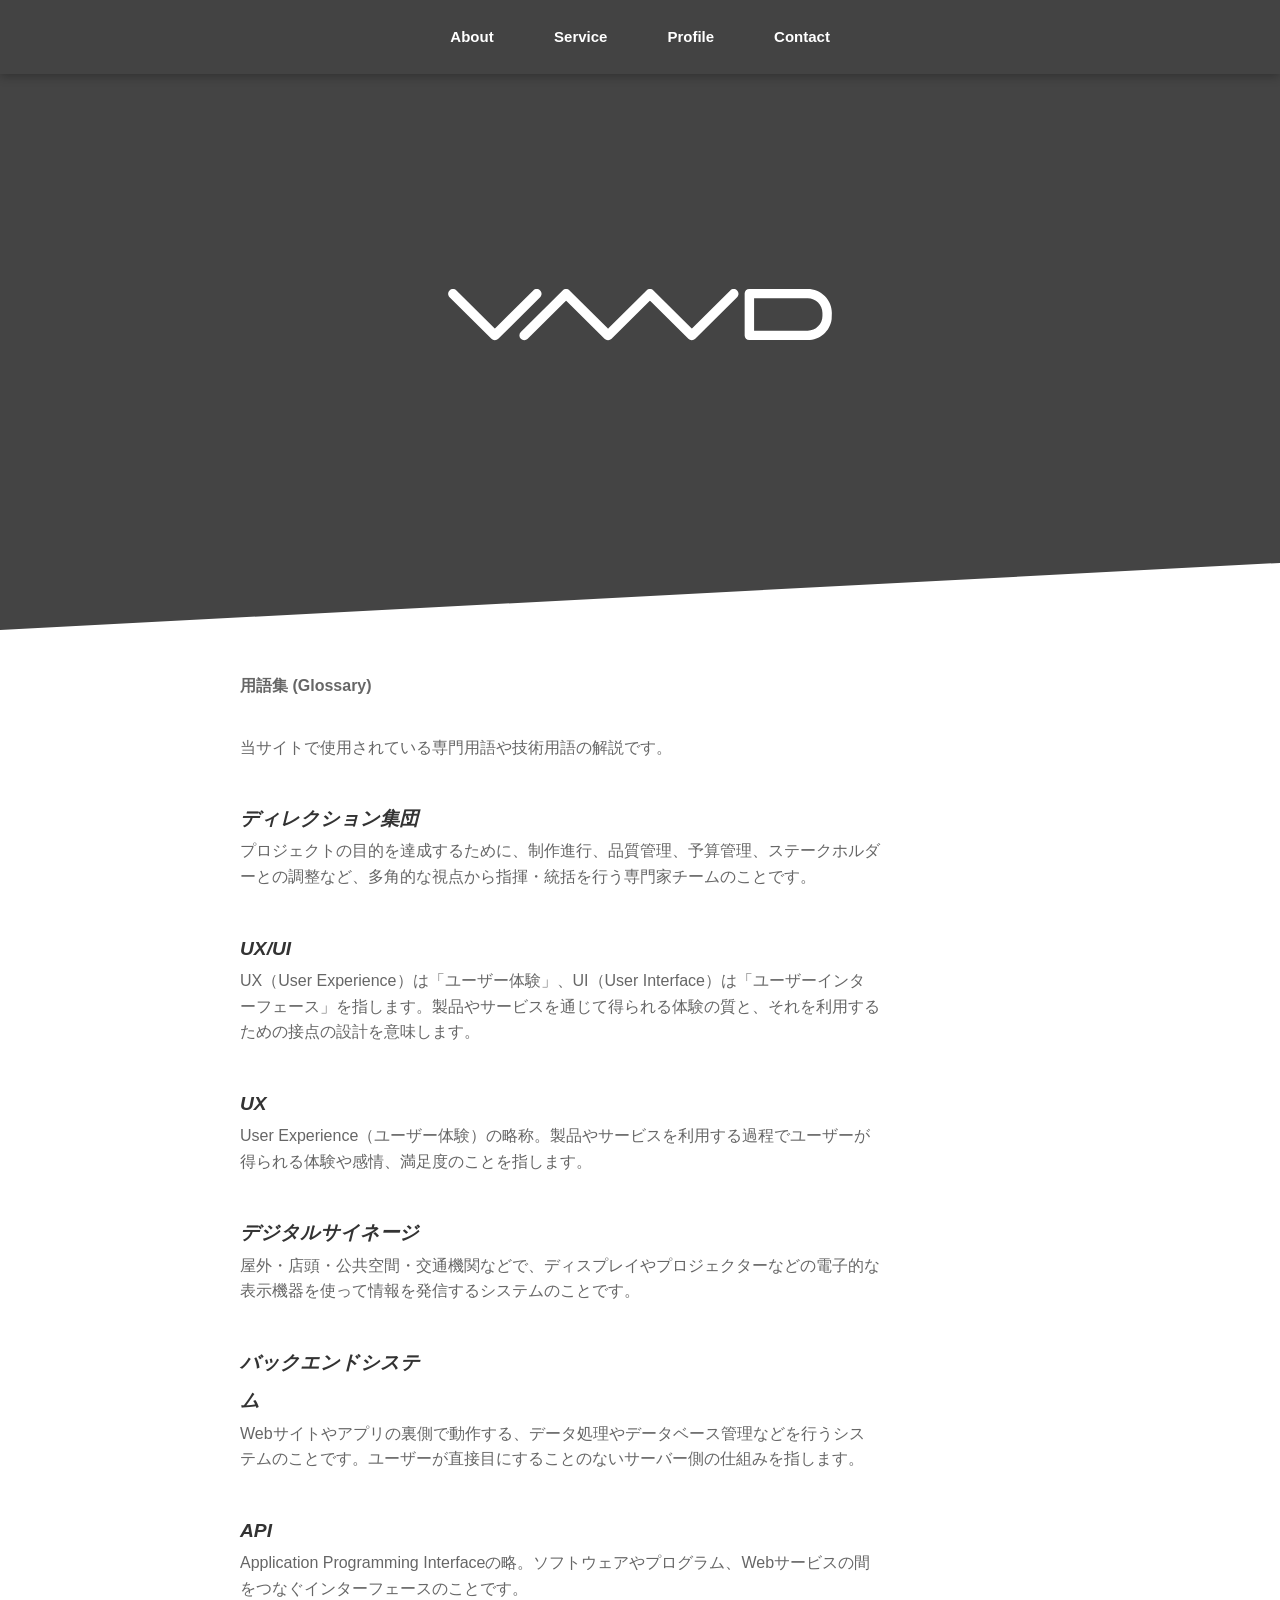
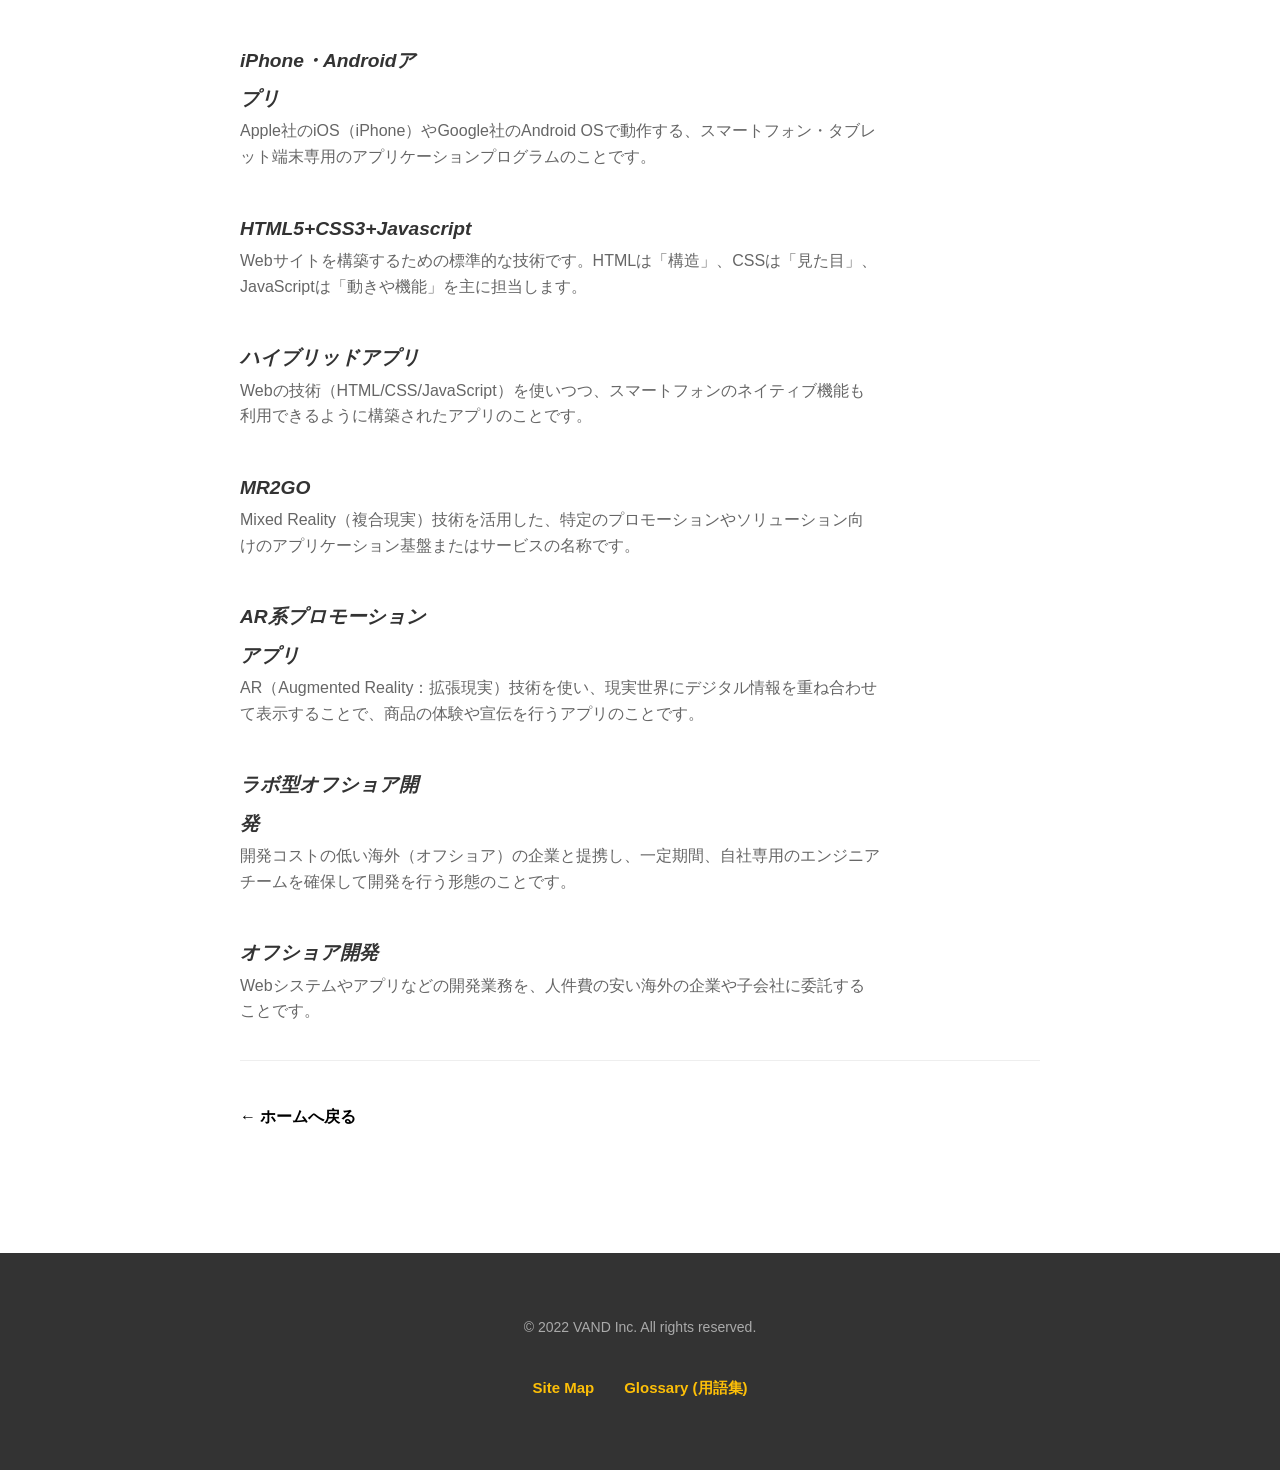
==== glossary.html @ b5e6578a "fix: 3.1.3-notice-page level" ====
<!doctype html>
<html lang="ja">
<head>
<meta charset="utf-8">
<meta http-equiv="X-UA-Compatible" content="IE=edge,chrome=1">
<meta name="viewport" content="width=device-width, initial-scale=1.0">
<title>Glossary - 株式会社ヴァンド ( VAND Inc. )</title>
<link href="https://fonts.googleapis.com/css2?family=DM+Sans:wght@700&display=swap" rel="stylesheet">
<link href="assets/css/shared.css" rel="stylesheet" type="text/css">
<link href="assets/css/common.css?3" rel="stylesheet" type="text/css">
<style>
  main { padding: 40px 20px; max-width: 800px; margin: 0 auto; }
  h1 { margin-bottom: 30px; }
  dt { font-weight: bold; font-size: 1.2rem; margin-top: 20px; color: #333; }
  dd { margin-left: 0; margin-bottom: 20px; line-height: 1.6; }
  .back-link { display: inline-block; margin-top: 40px; text-decoration: none; color: #000; font-weight: bold; }
</style>
</head>
<body>
<header role="banner">
  <h1>VAND</h1>
  <nav aria-label="Main Navigation">
    <ul>
      <li><a href="index.html#about">About</a></li>
      <li><a href="index.html#Servise">Service</a></li>
      <li><a href="index.html#Profile">Profile</a></li>
      <li><a href="index.html#Contact">Contact</a></li>
    </ul>
  </nav>
</header>

<main id="main">
  <h1>用語集 (Glossary)</h1>
  <p>当サイトで使用されている専門用語や技術用語の解説です。</p>

  <dl>
    <dt id="direction"><dfn>ディレクション集団</dfn></dt>
    <dd>プロジェクトの目的を達成するために、制作進行、品質管理、予算管理、ステークホルダーとの調整など、多角的な視点から指揮・統括を行う専門家チームのことです。</dd>

    <dt id="ux-ui"><dfn>UX/UI</dfn></dt>
    <dd>UX（User Experience）は「ユーザー体験」、UI（User Interface）は「ユーザーインターフェース」を指します。製品やサービスを通じて得られる体験の質と、それを利用するための接点の設計を意味します。</dd>

    <dt id="ux"><dfn>UX</dfn></dt>
    <dd>User Experience（ユーザー体験）の略称。製品やサービスを利用する過程でユーザーが得られる体験や感情、満足度のことを指します。</dd>

    <dt id="digital-signage"><dfn>デジタルサイネージ</dfn></dt>
    <dd>屋外・店頭・公共空間・交通機関などで、ディスプレイやプロジェクターなどの電子的な表示機器を使って情報を発信するシステムのことです。</dd>

    <dt id="backend"><dfn>バックエンドシステム</dfn></dt>
    <dd>Webサイトやアプリの裏側で動作する、データ処理やデータベース管理などを行うシステムのことです。ユーザーが直接目にすることのないサーバー側の仕組みを指します。</dd>

    <dt id="api"><dfn>API</dfn></dt>
    <dd>Application Programming Interfaceの略。ソフトウェアやプログラム、Webサービスの間をつなぐインターフェースのことです。</dd>

    <dt id="apps"><dfn>iPhone・Androidアプリ</dfn></dt>
    <dd>Apple社のiOS（iPhone）やGoogle社のAndroid OSで動作する、スマートフォン・タブレット端末専用のアプリケーションプログラムのことです。</dd>

    <dt id="web-tech"><dfn>HTML5+CSS3+Javascript</dfn></dt>
    <dd>Webサイトを構築するための標準的な技術です。HTMLは「構造」、CSSは「見た目」、JavaScriptは「動きや機能」を主に担当します。</dd>

    <dt id="hybrid-app"><dfn>ハイブリッドアプリ</dfn></dt>
    <dd>Webの技術（HTML/CSS/JavaScript）を使いつつ、スマートフォンのネイティブ機能も利用できるように構築されたアプリのことです。</dd>

    <dt id="mr2go"><dfn>MR2GO</dfn></dt>
    <dd>Mixed Reality（複合現実）技術を活用した、特定のプロモーションやソリューション向けのアプリケーション基盤またはサービスの名称です。</dd>

    <dt id="ar"><dfn>AR系プロモーションアプリ</dfn></dt>
    <dd>AR（Augmented Reality：拡張現実）技術を使い、現実世界にデジタル情報を重ね合わせて表示することで、商品の体験や宣伝を行うアプリのことです。</dd>

    <dt id="offshore-lab"><dfn>ラボ型オフショア開発</dfn></dt>
    <dd>開発コストの低い海外（オフショア）の企業と提携し、一定期間、自社専用のエンジニアチームを確保して開発を行う形態のことです。</dd>

    <dt id="offshore"><dfn>オフショア開発</dfn></dt>
    <dd>Webシステムやアプリなどの開発業務を、人件費の安い海外の企業や子会社に委託することです。</dd>
  </dl>

  <a href="index.html" class="back-link">← ホームへ戻る</a>
</main>

<footer role="contentinfo">
  <div class="footer-inner">
    <p lang="en">&copy; 2022 VAND Inc. All rights reserved.</p>
    <nav aria-label="Footer Navigation">
      <ul>
        <li><a href="sitemap.html" lang="en">Site Map</a></li>
        <li><a href="glossary.html">Glossary (用語集)</a></li>
      </ul>
    </nav>
  </div>
</footer>
</body>
</html>
---- assets/css/shared.css ----
/* 
html5doctor.com Reset Stylesheet
v1.6.1
Last Updated: 2010-09-17
Author: Richard Clark - http://richclarkdesign.com 
Twitter: @rich_clark
*/

html, body, div, span, object, iframe,
h1, h2, h3, h4, h5, h6, p, blockquote, pre,
abbr, address, cite, code,
del, dfn, em, img, ins, kbd, q, samp,
small, strong, sub, sup, var,
b, i,
dl, dt, dd, ol, ul, li,
fieldset, form, label, legend,
table, caption, tbody, tfoot, thead, tr, th, td,
article, aside, canvas, details, figcaption, figure, 
footer, header, hgroup, menu, nav, section, summary,
time, mark, audio, video {
    margin:0;
    padding:0;
    border:0;
    outline:0;
    font-size:100%;
    vertical-align:baseline;
    background:transparent;
}

body {
    line-height:1;
}

article,aside,details,figcaption,figure,
footer,header,hgroup,menu,nav,section { 
	display:block;
}

ul {
    list-style:none;
}

blockquote, q {
    quotes:none;
}

blockquote:before, blockquote:after,
q:before, q:after {
    content:'';
    content:none;
}

a {
    margin:0;
    padding:0;
    font-size:100%;
    vertical-align:baseline;
    background:transparent;
}

/* change colours to suit your needs */
ins {
    background-color:#ff9;
    color:#000;
    text-decoration:none;
}

/* change colours to suit your needs */
mark {
    background-color:#ff9;
    color:#000; 
    font-style:italic;
    font-weight:bold;
}

del {
    text-decoration: line-through;
}

abbr[title], dfn[title] {
    border-bottom:1px dotted;
    cursor:help;
}

table {
    border-collapse:collapse;
    border-spacing:0;
}

/* change border colour to suit your needs */
hr {
    display:block;
    height:1px;
    border:0;   
    border-top:1px solid #cccccc;
    margin:1em 0;
    padding:0;
}

input, select {
    vertical-align:middle;
}

.greyout {
	position:absolute; background-color:#000; opacity:0.8; width:643px; height:150px; top:0px; -ms-filter: "alpha( opacity=80 )"; filter: alpha( opacity=80 );
}
---- assets/css/common.css ----
@charset "utf-8";
body {font-family:  "Yu Gothic","Hiragino Kaku Gothic Pro", YuGothic, Meiryo, Osaka, "MS PGothic", sans-serif; color:#666; line-height:2; }
*:focus { outline: 2px solid #FDBF08 !important; outline-offset: 2px; }
a { color: #444; text-decoration: underline; transition: all 0.3s ease; }
a:hover { color: #FDBF08; text-decoration: none; }
a abbr { border-bottom: none; }


header { height:70vh; position:relative; overflow:hidden; }
header:before { content:""; display:block; width:200%; height:150%; transform:rotate(-3deg) translateX(0%); position:absolute; bottom:0; left:0%; background-color:#444444; transform-origin:0% 100%; }
header h1 { width:100%; height:100%; position:absolute; top:50%; left:50%; transform:translate(-50%,-50%); background-image:url(../img/logo.svg); background-repeat:no-repeat; background-position:center; background-size:30% auto; text-indent:-9999px; }

section { padding:120px 0px 0px 0px; text-align:center; }
section.black {  padding-bottom:120px; position:relative; overflow:hidden;background-color:#444444; }
section.black.skew { background-color:transparent; }
section.black.skew:before { content:""; display:block; width:200%; height:150%; transform:rotate(-3deg) translateX(0%); position:absolute; bottom:0; left:0%; background-color:#444444; transform-origin:0% 100%; z-index:-1; }
section.pd {padding-bottom:120px; }
section h2 { font-size:300%; color:#444; font-family:'DM Sans',Arial, Helvetica, sans-serif; font-weight:normal; margin-bottom:1em; line-height:1.5; }
section h2 span { font-size:11px; color:#999; display:block;font-family:  "Yu Gothic","Hiragino Kaku Gothic Pro", YuGothic, Meiryo, Osaka, "MS PGothic", sans-serif; }
section h3 { font-size:120%; margin-bottom:1em; color:#444; }
.intro-tagline { font-size:120%; margin-bottom:1em; color:#444; font-weight: bold; display: block; }
section.black h2 { color:#fff; }
section.black h2 span { color:#ccc; }
section.black h3 {  color:#fff; }
section.black a { color: #FDBF08; text-decoration: underline; }
section.black a:hover { text-decoration: none; }


#about ul { width:48em; margin:3em auto 0 auto; text-align:left; font-size:90%; }
#about ul:before { content:""; display:block; width:2em; height:1px; background-color:#444; margin:0 auto 3em auto; }
#about ul li:before { content:""; display:inline-block; width:1em; height:2px; background-color:#444; vertical-align:middle; margin-right:.5em; }
#about ul li { margin-bottom:.5em; }

#about figure { margin-top:6vw; }
#about figure img { width:100%; height:auto; max-width:800px; }

.section { width:100%; background-color:#f6f6f6; margin:2em auto 0 auto; padding:4em; box-sizing:border-box;  }
.section p { font-size:90%; }

#Servise ul { max-width:1000px; margin:0 auto; text-align:left;
	display: -webkit-box;
  display: -ms-flexbox;
  display: flex;
  
  -webkit-box-pack: justify;
     -ms-flex-pack: justify;
   justify-content: space-between;
   
   -ms-flex-wrap: wrap;
      flex-wrap: wrap;
}
#Servise ul li { padding:2.5vw; color:#ccc; box-sizing:border-box; 
-ms-flex-preferred-size: 50%;
               flex-basis: 50%;
			   max-width:50%;
			   }
#Servise ul li p { font-size:90%; }

dl { max-width:800px; margin:0 auto; text-align:left; padding:1em 0; border-bottom:1px solid #eee; 
display: -webkit-box;
  display: -ms-flexbox;
  display: flex;
  
  -webkit-box-pack: justify;
     -ms-flex-pack: justify;
   justify-content: space-between;
   
   -ms-flex-wrap: wrap;
      flex-wrap: wrap;
	  }
dt { color:#444; font-weight:bold; 
-ms-flex-preferred-size: 10em;
               flex-basis: 10em;
			   max-width:10em;}
			   
dd { -ms-flex-preferred-size: calc( 100% - 10em );
               flex-basis: calc( 100% - 10em );
			   max-width:calc( 100% - 10em );}
			   
dd a { text-decoration:underline; }
dd a:hover { text-decoration:none; color: #FDBF08; }
			   
input[type=text],input[type=email],textarea { -webkit-appearance:none; appearance:none; border:none; background:none; border-radius:none; background-color:#999; padding:1em; border-radius:.2em; width:100%; font-size:100%; box-sizing:border-box; }
textarea { font-size:16px; height:8em; resize:none; }
.label { margin-bottom:1.5em; }
form { max-width:600px; margin:0 auto; text-align:left; }	   
form h4, form label, form h3 { color:#FFF; }
		
.kiyaku { margin-top:3em; }	   
.kiyaku h4 { color:#FFF; }
			   
.kiyaku p { color:#ccc; }
.kiyaku p a { color:#FFF; }	
.kiyaku p a:hover { text-decoration:none; }
.kiyaku label { margin-top:2em; display:inline-block; color:#fff; }

#submit-button { -webkit-appearance:none; appearance:none; border:none; background:none; display:block; height:44px; padding:0 2em; background-color:#FFF; line-height:44px; font-weight:bold; color:#444; border-radius:22px; cursor:pointer; margin:3em auto 0; }
#submit-button.disabled { opacity:.2; cursor:default; }
/* CSS Document */

.pc { display:inline; }
.sp { display:none; }

@media screen and (max-width: 800px) {
	.pc { display:none; }
.sp { display:inline; }
	
	 body { font-size:14px; }
	header h1 {
    background-size: 50% auto;
}
section {
    padding: 60px 20px 0px 20px;
}
section h2 {
    font-size: 200%;
    
}
section h3 { text-align:left;
    font-size: 110%;
  
}
section p { text-align:left; }

#about ul {
    width: auto;
    
}
#about ul li { text-indent:-1.5em; margin-left:1.5em; }
.section { margin-bottom:60px;
    
    padding: 2em;

}
#Servise ul li { margin-bottom:3em;
    padding: 0em;
    
    -ms-flex-preferred-size: 100%;
    flex-basis: 100%;
    max-width: 100%;
}
section.black {
    padding-bottom: 60px;
}
dt {

    -ms-flex-preferred-size: 100%;
    flex-basis: 100%;
    max-width: 100%;
}
dd {
    -ms-flex-preferred-size: 100%;
    flex-basis: 100%;
    max-width: 100%;
}
section.pd {
    padding-bottom: 60px;
}
#about figure img { width:80%; }
section h3 br, .intro-tagline br { display:none; }
}

.msg #overlay { width:100%; height:100%; position:fixed; top:0; left:0; background-color:rgba(0,0,0,.8); z-index:99; background-image:url(../img/Rolling-1s-200px.svg); background-repeat:no-repeat; background-position:center; background-size:40px; }

#complete { width:100%; padding:20px; box-sizing:border-box; background-color:#FDBF08; position:fixed; bottom:0; left:0; transform:translateY(100%); opacity:0; text-align:center; color:#444; 
-moz-transition: all 0.4s cubic-bezier(.07,.91,.14,.84) 0s;
-webkit-transition: all 0.4s cubic-bezier(.07,.91,.14,.84) 0s;
-o-transition: all 0.4s cubic-bezier(.07,.91,.14,.84) 0s;
-ms-transition: all 0.4s cubic-bezier(.07,.91,.14,.84) 0s;
transition: all 0.4s cubic-bezier(.07,.91,.14,.84) 0s;
}
.complete #complete {  transform:translateY(0%); opacity:1;}
#complete:before { content:"送信が完了いたしました"; font-weight:bold; }

.error { color:#E81B1F!important; display:block; }
.kiyaku label.error { margin:0; display:block;  }

.error-message {
  color: #E81B1F;
  display: block;
  font-size: 13px;
  margin-top: 5px;
  font-weight: bold;
  line-height: 1.4;
}

.hint-text {
  display: block;
  font-size: 12px;
  color: #aaa;
  margin-top: 4px;
  transition: all 0.3s ease;
  opacity: 0.8;
}

input:focus ~ .hint-text,
textarea:focus ~ .hint-text {
  color: #FDBF08;
  opacity: 1;
  font-weight: bold;
  transform: translateX(5px);
}

input[type=checkbox] {
  width: 24px; /* Basic size increase */
  height: 24px;
  cursor: pointer;
  border: 2px solid #FFF;
  accent-color: #FDBF08;
  padding: 10px; /* Increase target area */
  margin: 10px;  /* Ensure spacing */
}

@media (prefers-reduced-motion: reduce) {
  * {
    animation-duration: 0.01ms !important;
    animation-iteration-count: 1 !important;
    transition-duration: 0.01ms !important;
    scroll-behavior: auto !important;
  }
}

.skip-link {
  position: absolute;
  top: -60px;
  left: 0;
  background: #FDBF08;
  color: #444;
  padding: 12px 20px; /* Increased to meet 44px height */
  z-index: 100;
  transition: top 0.3s;
  text-decoration: none;
  font-weight: bold;
  min-width: 44px;
  min-height: 44px;
  display: flex;
  align-items: center;
  justify-content: center;
}

.skip-link:focus {
  top: 0;
}

header nav {
  position: fixed;
  top: 0;
  left: 0;
  width: 100%;
  background: rgba(68, 68, 68, 0.95);
  padding: 15px 0;
  z-index: 1000;
  box-shadow: 0 2px 10px rgba(0,0,0,0.3);
}
header nav ul {
  display: flex;
  justify-content: center;
  list-style: none;
  margin: 0;
  padding: 0;
}
header nav ul li {
  margin: 0 20px;
}
header nav ul li a {
  color: #fff;
  text-decoration: none;
  font-weight: bold;
  font-size: 15px;
  transition: color 0.3s;
  display: flex;
  align-items: center;
  justify-content: center;
  min-width: 44px;
  min-height: 44px;
  padding: 0 10px;
}
header nav ul li a:hover {
  color: #FDBF08;
}

footer {
  background-color: #333;
  color: #fff;
  padding: 60px 20px;
  text-align: center;
  margin-top: 80px;
}
.footer-inner {
  max-width: 800px;
  margin: 0 auto;
}
footer p {
  font-size: 14px;
  margin-bottom: 25px;
  color: #aaa;
}
footer nav ul {
  display: flex;
  justify-content: center;
  list-style: none;
  margin: 0;
  padding: 0;
}
footer nav ul li a {
  color: #FDBF08;
  text-decoration: none;
  font-size: 15px;
  font-weight: bold;
  display: flex;
  align-items: center;
  justify-content: center;
  min-width: 44px;
  min-height: 44px;
  padding: 0 15px;
}
footer nav ul li a:hover {
  text-decoration: underline;
}

@media screen and (max-width: 800px) {
  header nav {
    padding: 10px 0;
  }
  header nav ul {
    flex-wrap: wrap;
  }
  header nav ul li {
    margin: 5px 10px;
  }
}
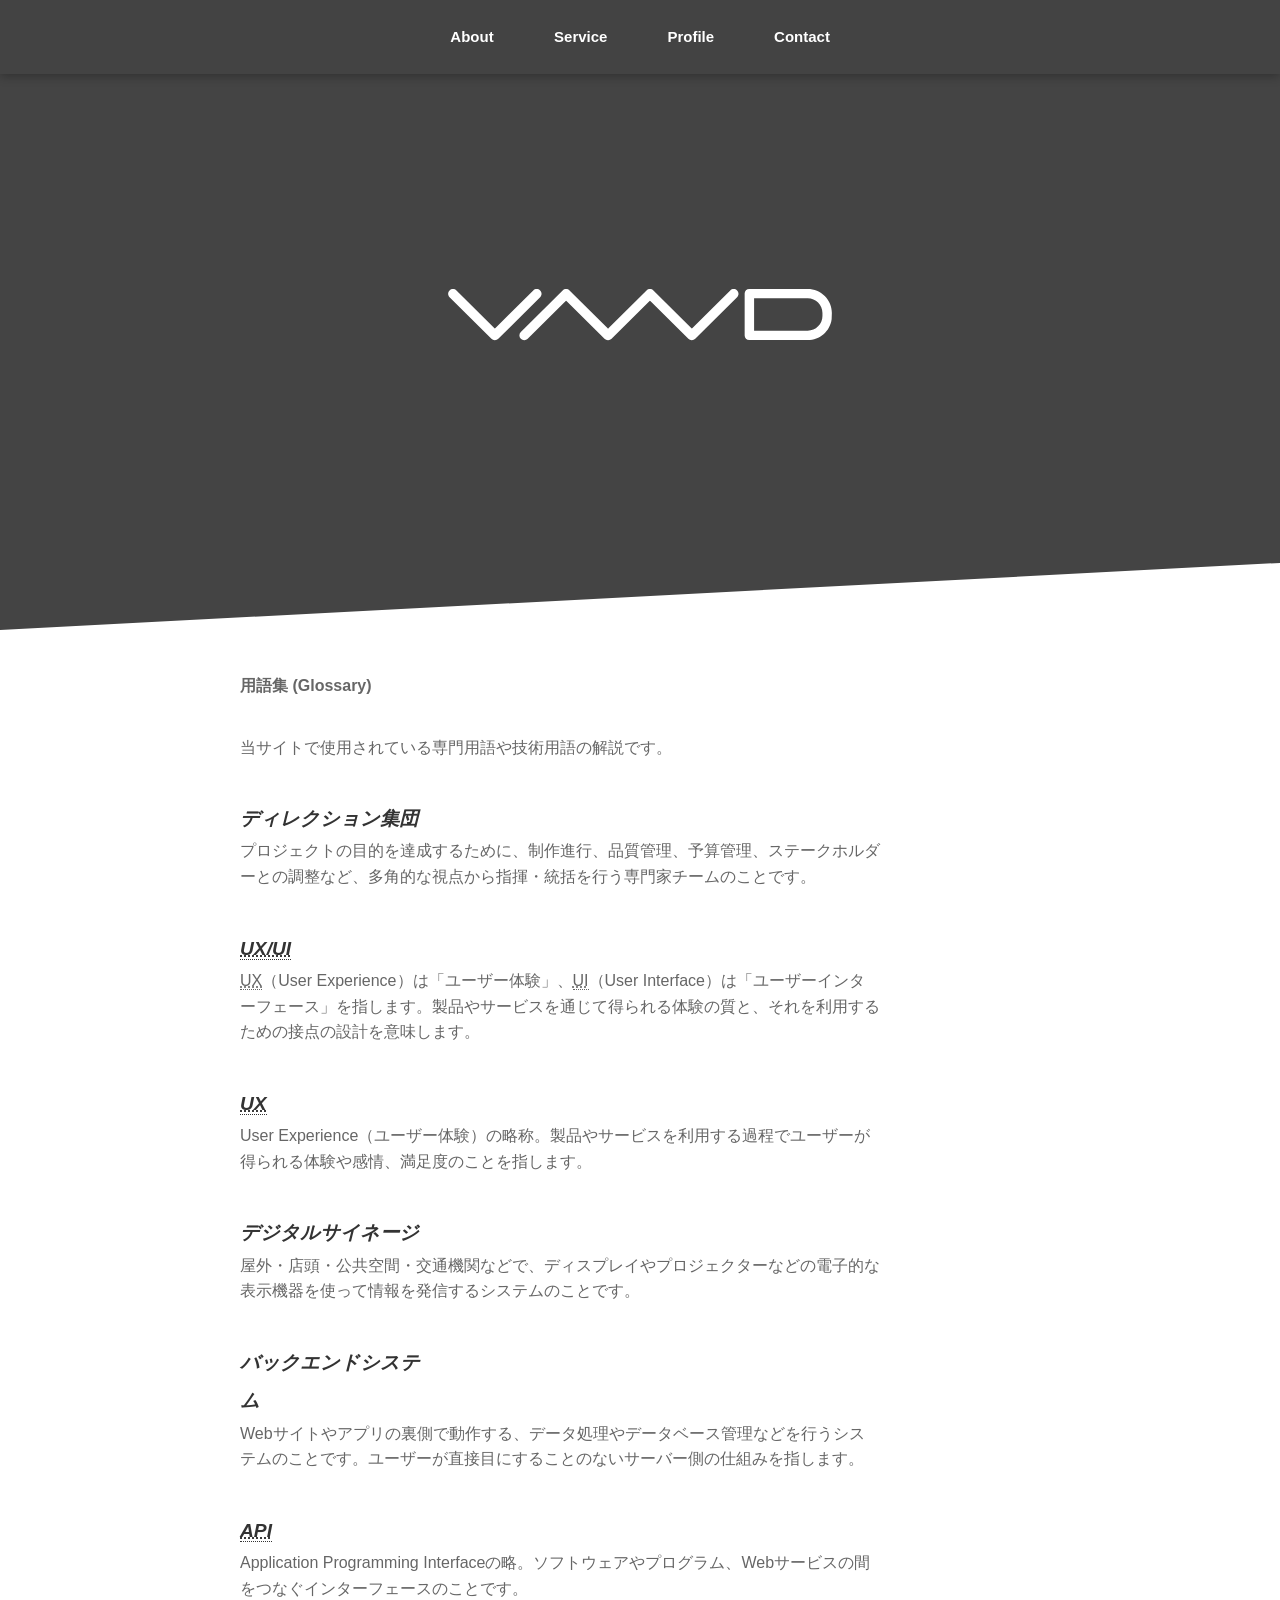
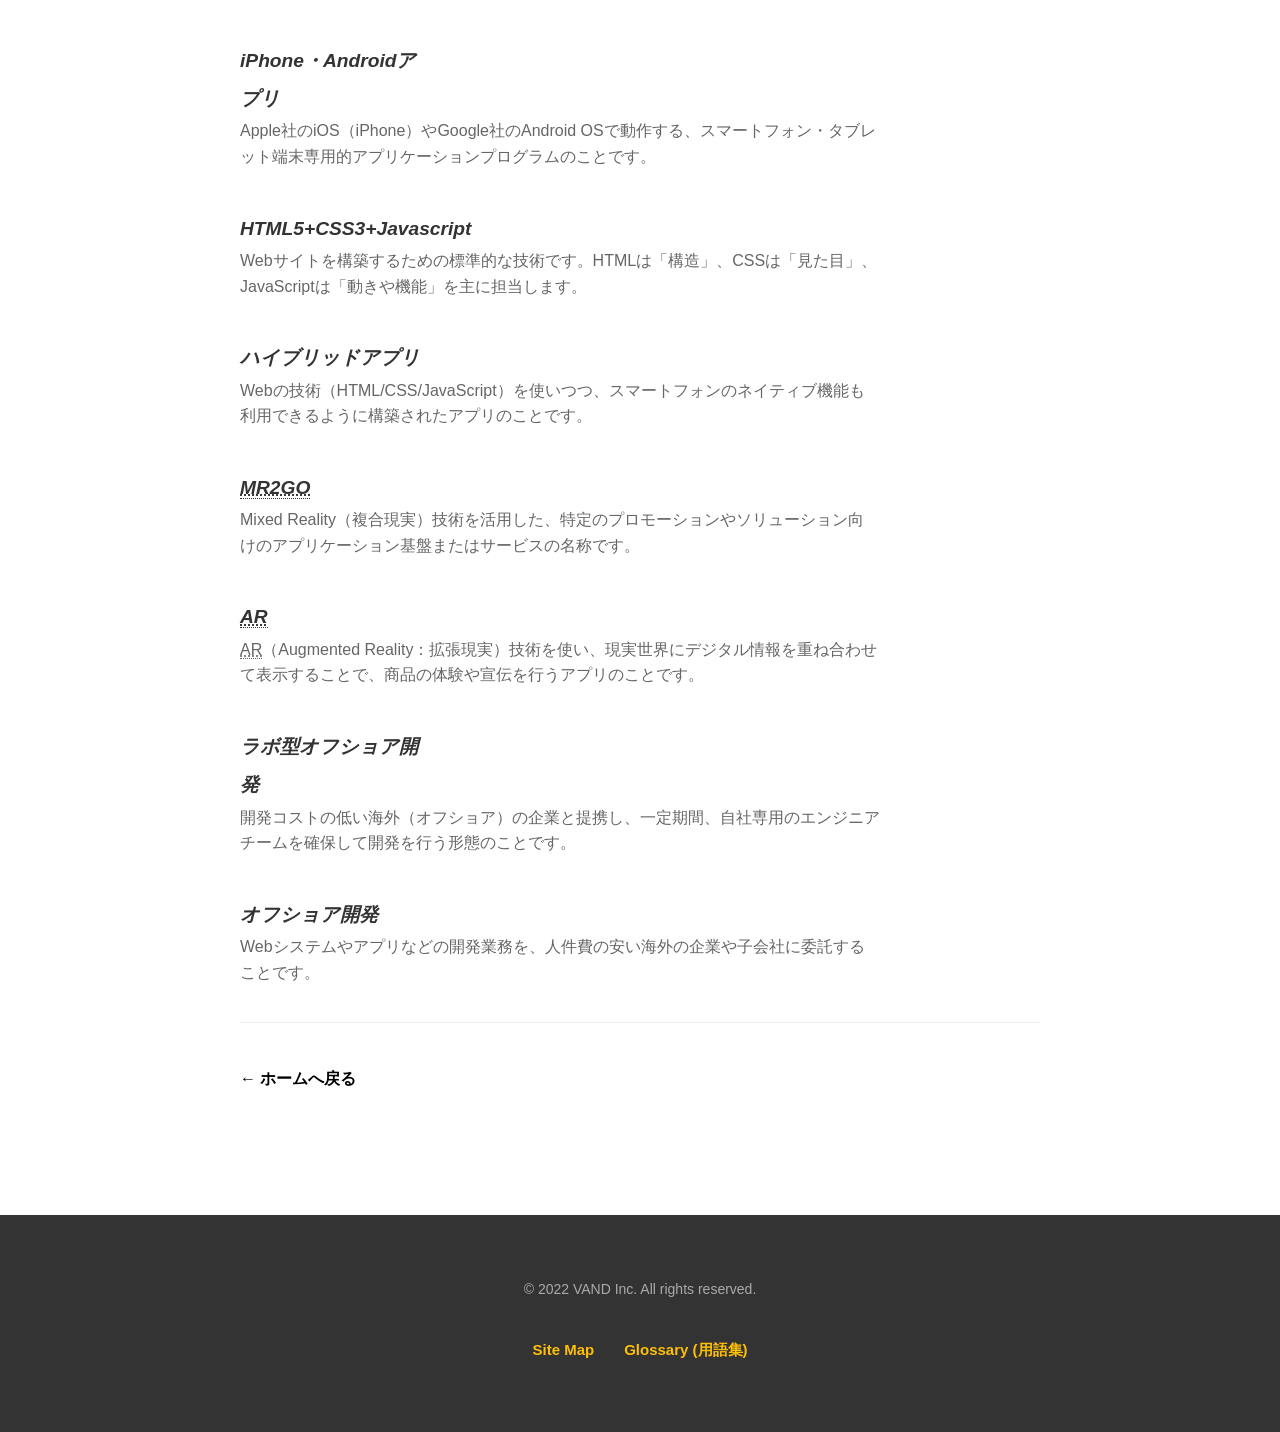
==== commit a3f400a1: "fix: 3.1.4-notice-page level" ====
--- a/glossary.html
+++ b/glossary.html
@@ -37,10 +37,10 @@
     <dt id="direction"><dfn>ディレクション集団</dfn></dt>
     <dd>プロジェクトの目的を達成するために、制作進行、品質管理、予算管理、ステークホルダーとの調整など、多角的な視点から指揮・統括を行う専門家チームのことです。</dd>
 
-    <dt id="ux-ui"><dfn>UX/UI</dfn></dt>
-    <dd>UX（User Experience）は「ユーザー体験」、UI（User Interface）は「ユーザーインターフェース」を指します。製品やサービスを通じて得られる体験の質と、それを利用するための接点の設計を意味します。</dd>
+    <dt id="ux-ui"><dfn><abbr title="User Experience / User Interface">UX/UI</abbr></dfn></dt>
+    <dd><abbr title="User Experience">UX</abbr>（User Experience）は「ユーザー体験」、<abbr title="User Interface">UI</abbr>（User Interface）は「ユーザーインターフェース」を指します。製品やサービスを通じて得られる体験の質と、それを利用するための接点の設計を意味します。</dd>
 
-    <dt id="ux"><dfn>UX</dfn></dt>
+    <dt id="ux"><dfn><abbr title="User Experience">UX</abbr></dfn></dt>
     <dd>User Experience（ユーザー体験）の略称。製品やサービスを利用する過程でユーザーが得られる体験や感情、満足度のことを指します。</dd>
 
     <dt id="digital-signage"><dfn>デジタルサイネージ</dfn></dt>
@@ -49,11 +49,11 @@
     <dt id="backend"><dfn>バックエンドシステム</dfn></dt>
     <dd>Webサイトやアプリの裏側で動作する、データ処理やデータベース管理などを行うシステムのことです。ユーザーが直接目にすることのないサーバー側の仕組みを指します。</dd>
 
-    <dt id="api"><dfn>API</dfn></dt>
+    <dt id="api"><dfn><abbr title="Application Programming Interface">API</abbr></dfn></dt>
     <dd>Application Programming Interfaceの略。ソフトウェアやプログラム、Webサービスの間をつなぐインターフェースのことです。</dd>
 
     <dt id="apps"><dfn>iPhone・Androidアプリ</dfn></dt>
-    <dd>Apple社のiOS（iPhone）やGoogle社のAndroid OSで動作する、スマートフォン・タブレット端末専用のアプリケーションプログラムのことです。</dd>
+    <dd>Apple社のiOS（iPhone）やGoogle社のAndroid OSで動作する、スマートフォン・タブレット端末専用的アプリケーションプログラムのことです。</dd>
 
     <dt id="web-tech"><dfn>HTML5+CSS3+Javascript</dfn></dt>
     <dd>Webサイトを構築するための標準的な技術です。HTMLは「構造」、CSSは「見た目」、JavaScriptは「動きや機能」を主に担当します。</dd>
@@ -61,11 +61,11 @@
     <dt id="hybrid-app"><dfn>ハイブリッドアプリ</dfn></dt>
     <dd>Webの技術（HTML/CSS/JavaScript）を使いつつ、スマートフォンのネイティブ機能も利用できるように構築されたアプリのことです。</dd>
 
-    <dt id="mr2go"><dfn>MR2GO</dfn></dt>
+    <dt id="mr2go"><dfn><abbr title="Mixed Reality to Go">MR2GO</abbr></dfn></dt>
     <dd>Mixed Reality（複合現実）技術を活用した、特定のプロモーションやソリューション向けのアプリケーション基盤またはサービスの名称です。</dd>
 
-    <dt id="ar"><dfn>AR系プロモーションアプリ</dfn></dt>
-    <dd>AR（Augmented Reality：拡張現実）技術を使い、現実世界にデジタル情報を重ね合わせて表示することで、商品の体験や宣伝を行うアプリのことです。</dd>
+    <dt id="ar"><dfn><abbr title="Augmented Reality">AR</abbr></dfn></dt>
+    <dd><abbr title="Augmented Reality">AR</abbr>（Augmented Reality：拡張現実）技術を使い、現実世界にデジタル情報を重ね合わせて表示することで、商品の体験や宣伝を行うアプリのことです。</dd>
 
     <dt id="offshore-lab"><dfn>ラボ型オフショア開発</dfn></dt>
     <dd>開発コストの低い海外（オフショア）の企業と提携し、一定期間、自社専用のエンジニアチームを確保して開発を行う形態のことです。</dd>
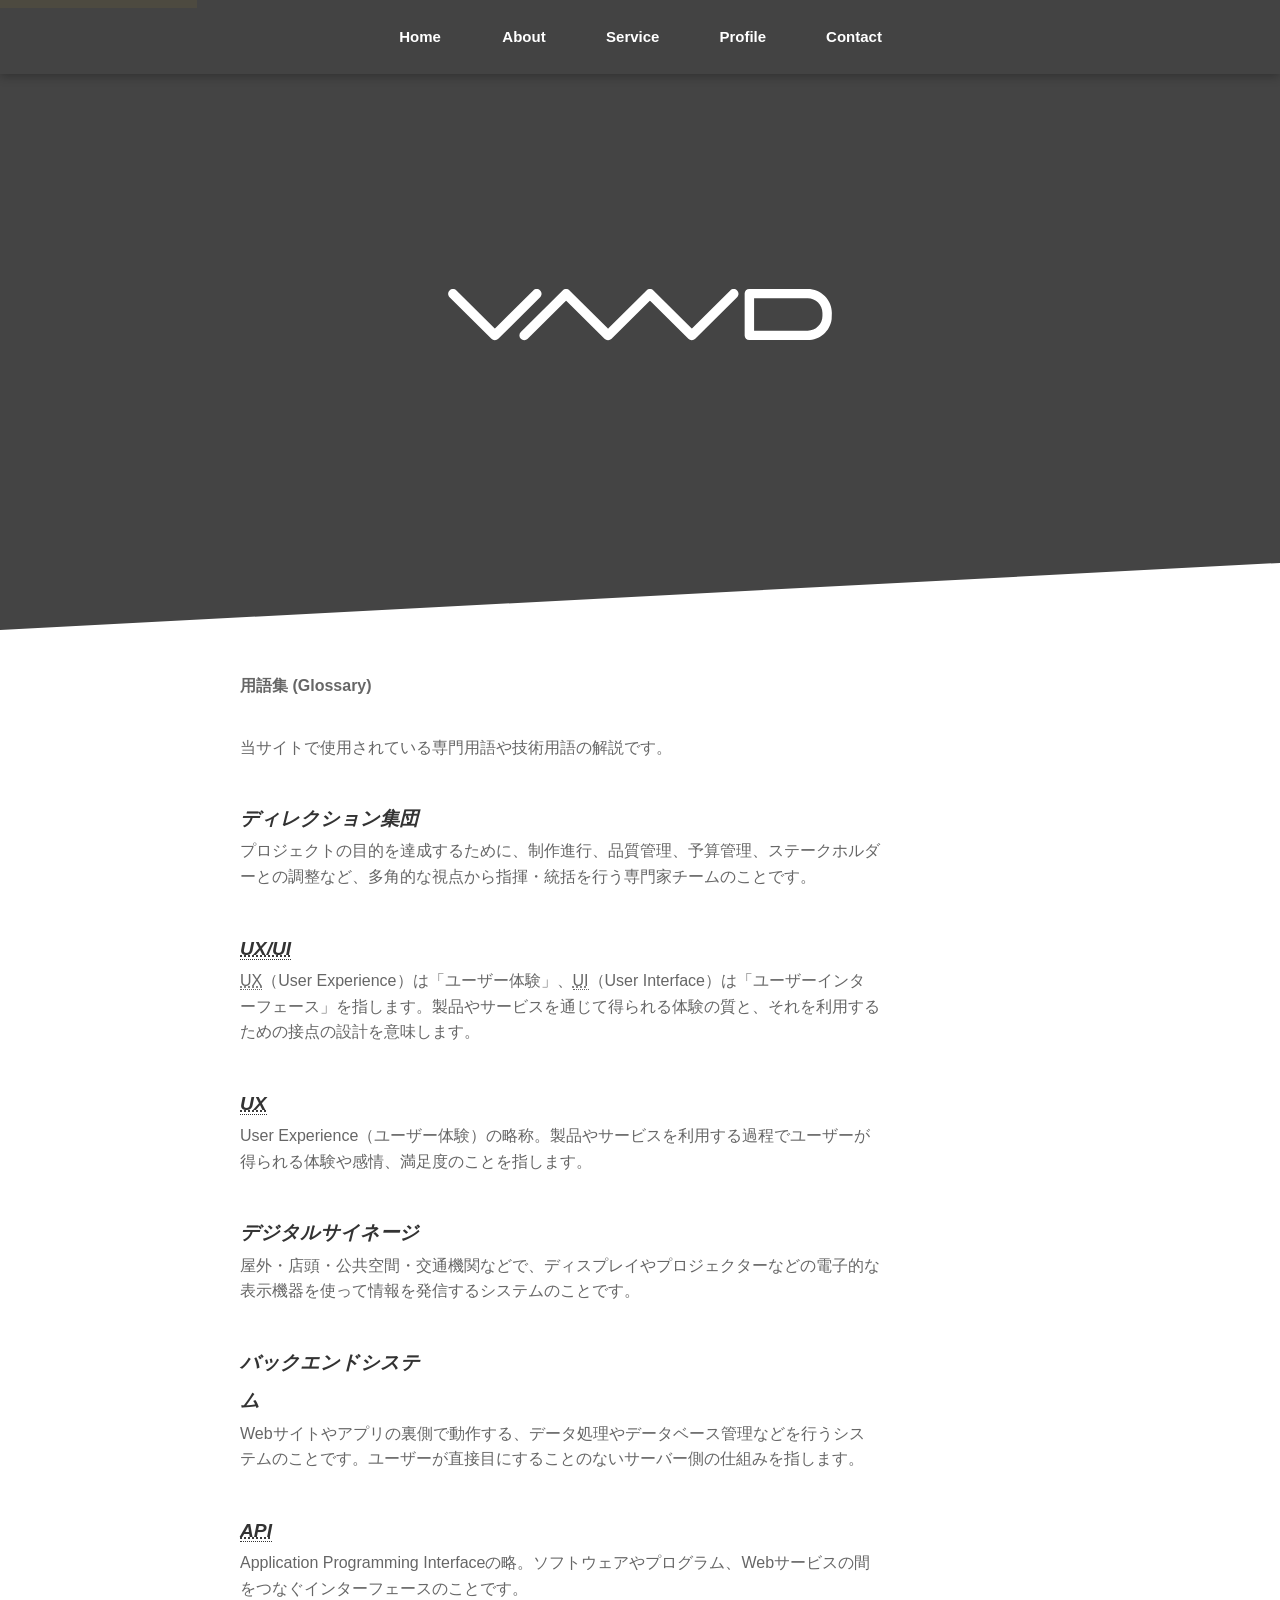
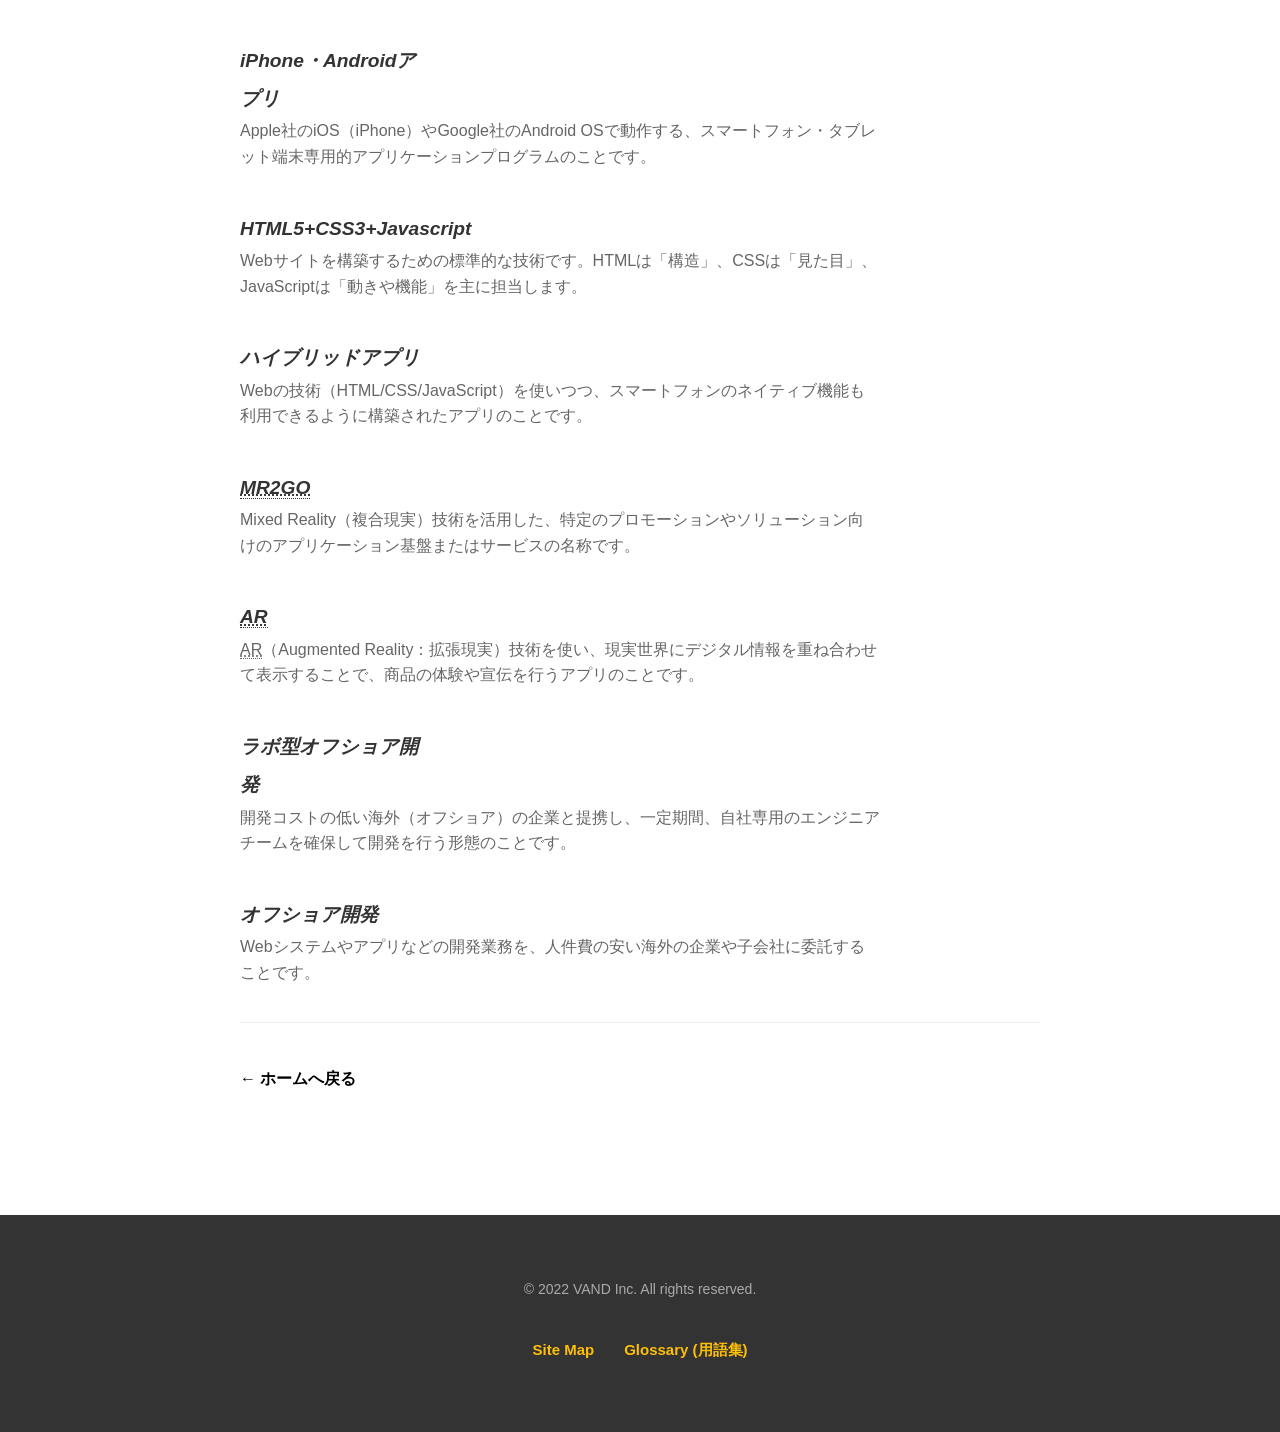
==== commit e3d7b10c: "fix: 3.2.3-notice-page level" ====
--- a/glossary.html
+++ b/glossary.html
@@ -16,15 +16,17 @@
   .back-link { display: inline-block; margin-top: 40px; text-decoration: none; color: #000; font-weight: bold; }
 </style>
 </head>
-<body>
+<body id="top">
+<a href="#main" class="skip-link">Skip to main content</a>
 <header role="banner">
   <h1>VAND</h1>
   <nav aria-label="Main Navigation">
     <ul>
-      <li><a href="index.html#about">About</a></li>
-      <li><a href="index.html#Servise">Service</a></li>
-      <li><a href="index.html#Profile">Profile</a></li>
-      <li><a href="index.html#Contact">Contact</a></li>
+      <li><a href="index.html" lang="en">Home</a></li>
+      <li><a href="index.html#about" lang="en">About</a></li>
+      <li><a href="index.html#Servise" lang="en">Service</a></li>
+      <li><a href="index.html#Profile" lang="en">Profile</a></li>
+      <li><a href="index.html#Contact" lang="en">Contact</a></li>
     </ul>
   </nav>
 </header>
--- a/assets/css/common.css
+++ b/assets/css/common.css
@@ -201,6 +201,38 @@
   transform: translateX(5px);
 }
 
+.plain-language-summary {
+  background-color: #f6f6f6;
+  border-left: 6px solid #FDBF08;
+  padding: 1.5em 2em;
+  margin: 40px auto;
+  text-align: left;
+  max-width: 800px;
+  font-size: 95%;
+  line-height: 1.6;
+}
+.plain-language-summary h3 {
+  margin-top: 0;
+  font-size: 1.1em;
+  color: #444;
+  margin-bottom: 0.5em;
+}
+.plain-language-summary p {
+  margin-bottom: 0;
+  color: #666;
+}
+
+section.black .plain-language-summary {
+  background-color: rgba(255,255,255,0.1);
+  border-left-color: #FDBF08;
+}
+section.black .plain-language-summary h3 {
+  color: #FDBF08;
+}
+section.black .plain-language-summary p {
+  color: #eee;
+}
+
 input[type=checkbox] {
   width: 24px; /* Basic size increase */
   height: 24px;
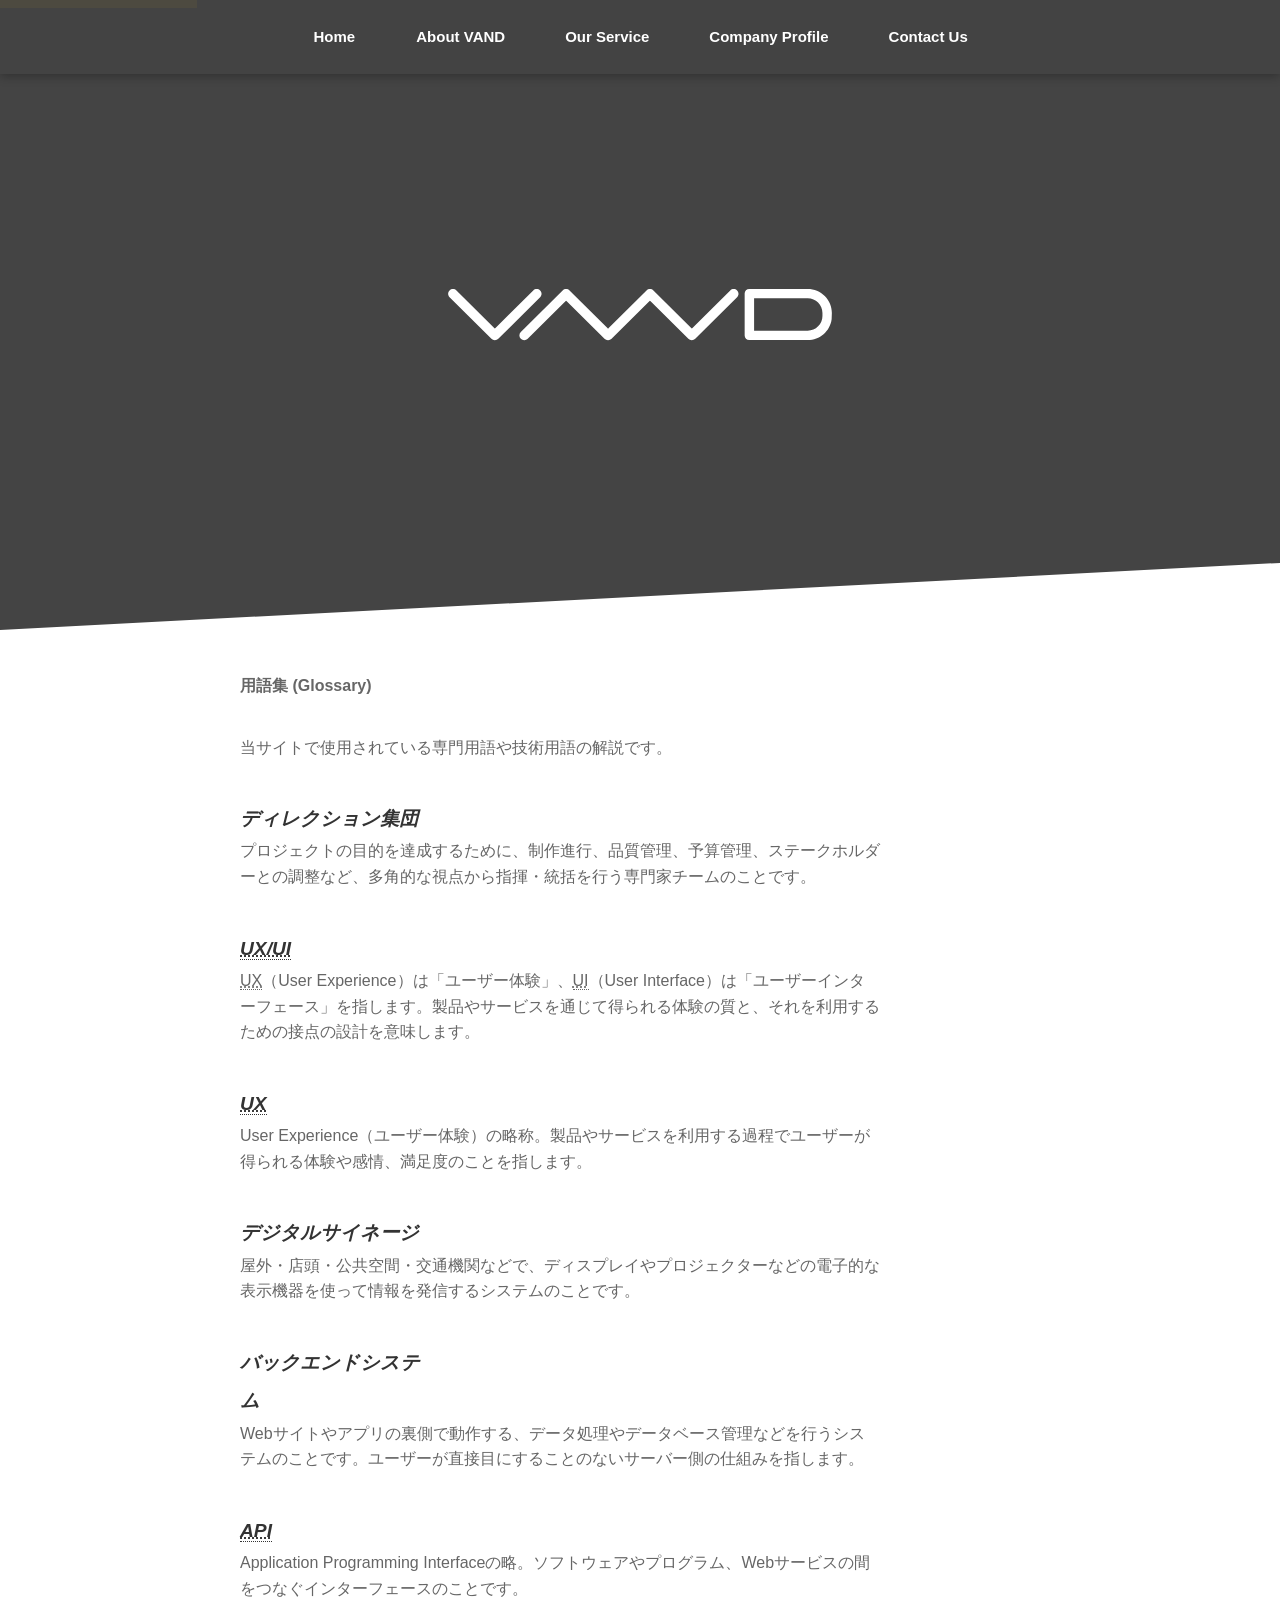
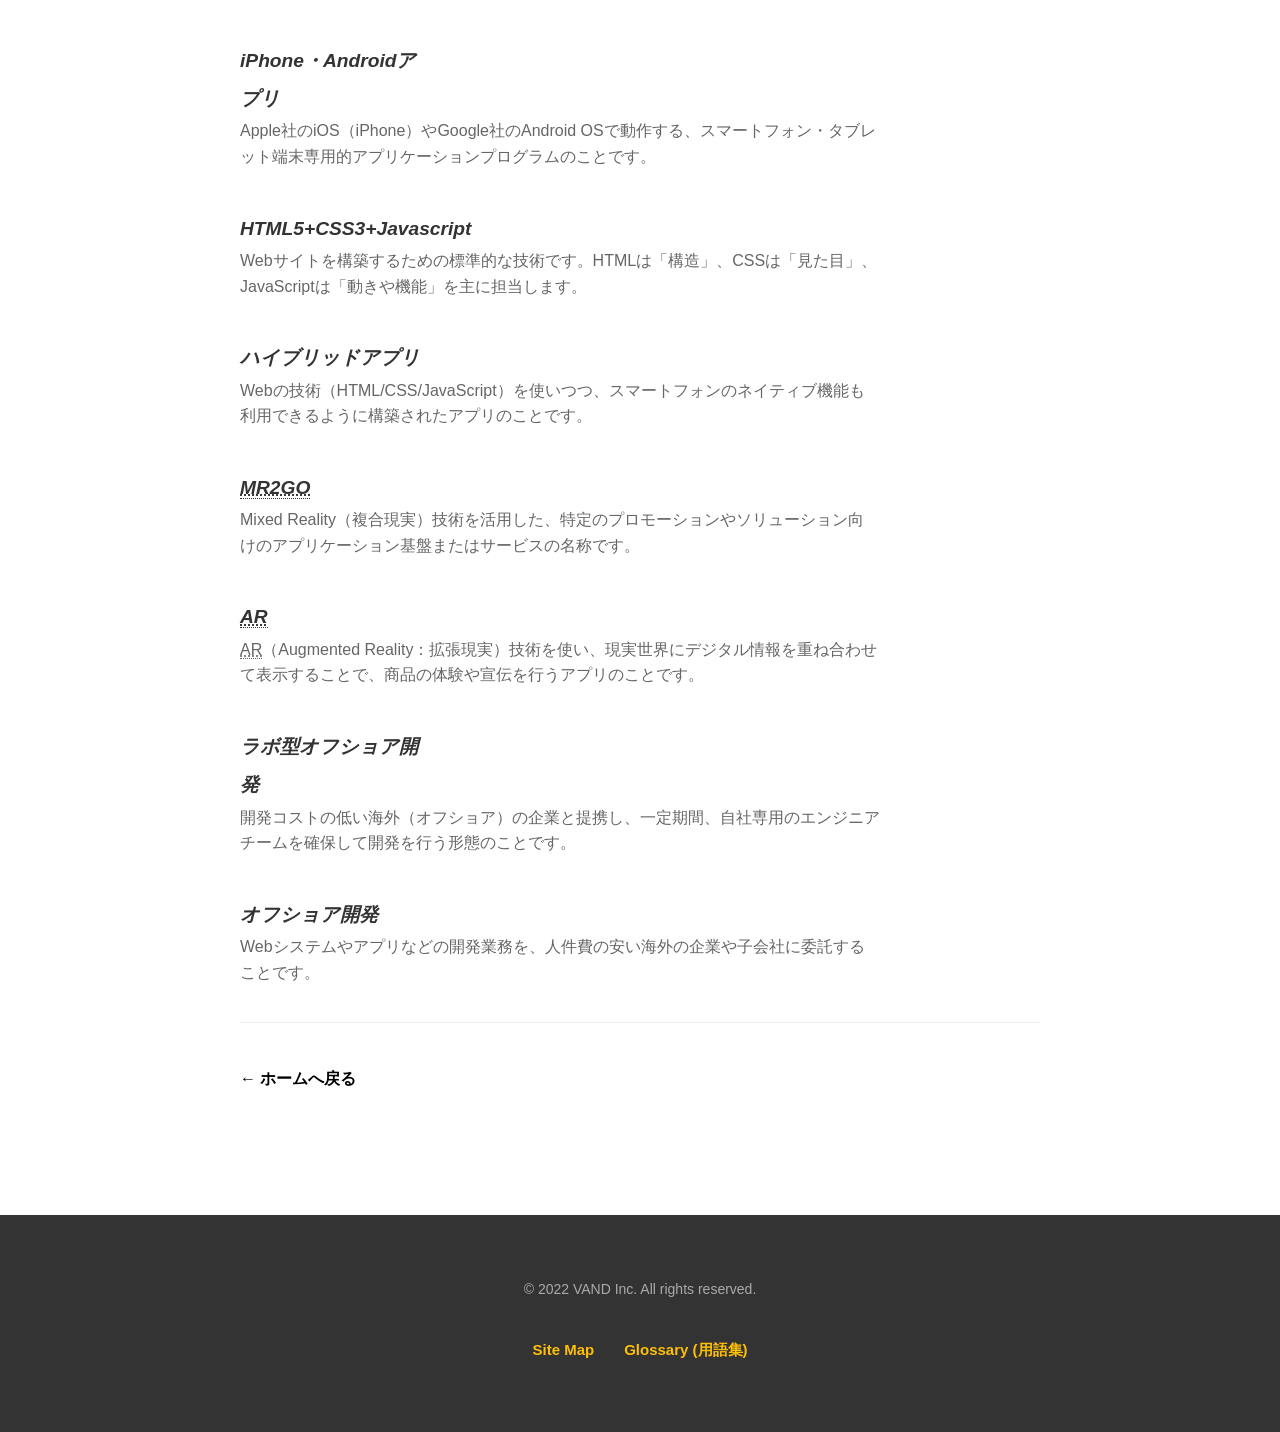
==== commit dbd484ba: "fix: 3.2.4-notice-page level" ====
--- a/glossary.html
+++ b/glossary.html
@@ -23,10 +23,10 @@
   <nav aria-label="Main Navigation">
     <ul>
       <li><a href="index.html" lang="en">Home</a></li>
-      <li><a href="index.html#about" lang="en">About</a></li>
-      <li><a href="index.html#Servise" lang="en">Service</a></li>
-      <li><a href="index.html#Profile" lang="en">Profile</a></li>
-      <li><a href="index.html#Contact" lang="en">Contact</a></li>
+      <li><a href="index.html#about" lang="en">About VAND</a></li>
+      <li><a href="index.html#Servise" lang="en">Our Service</a></li>
+      <li><a href="index.html#Profile" lang="en">Company Profile</a></li>
+      <li><a href="index.html#Contact" lang="en">Contact Us</a></li>
     </ul>
   </nav>
 </header>
